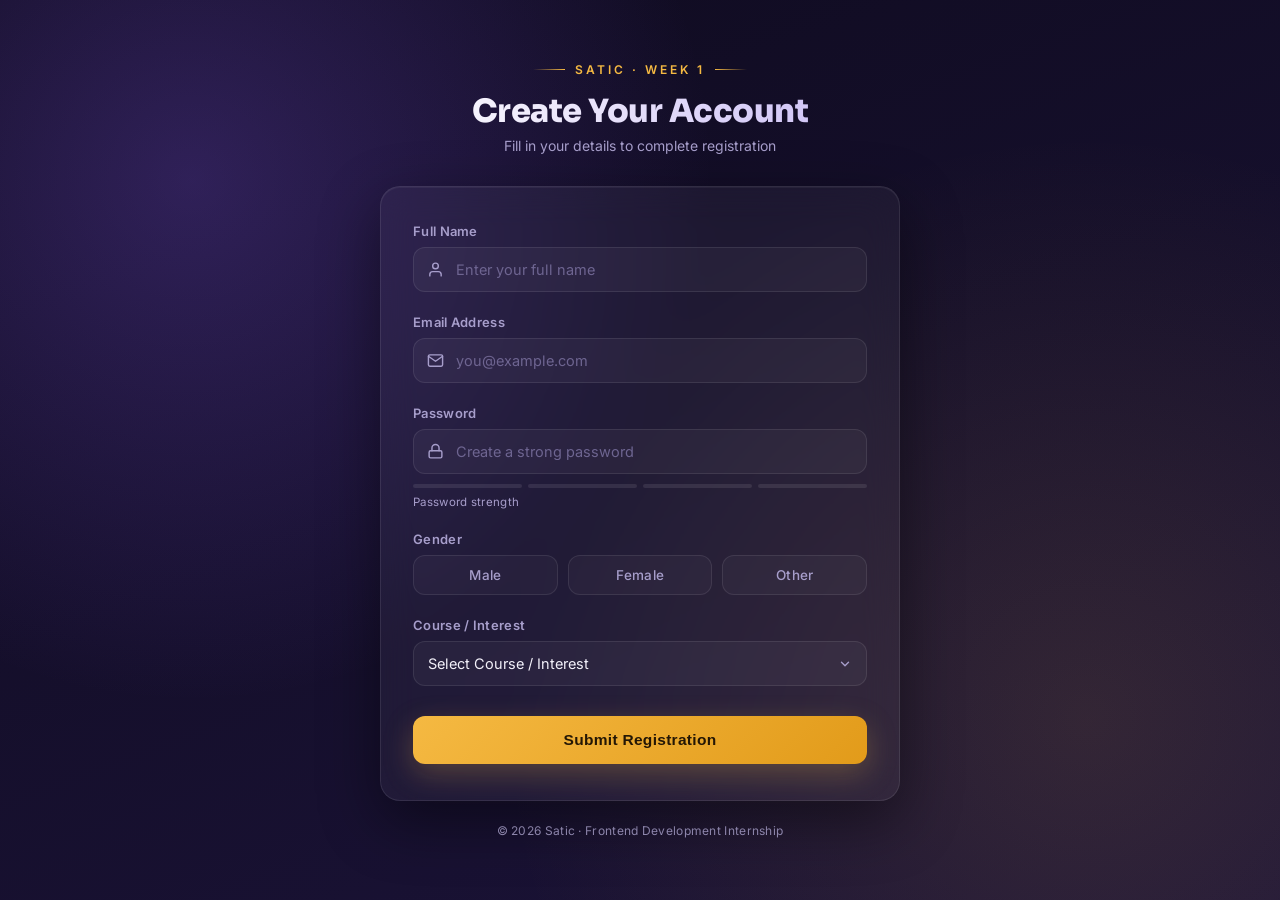
==== index.html @ 71a00b4b "Create index.html" ====
<!DOCTYPE html>
<html lang="en">
<head>
<meta charset="UTF-8">
<meta name="viewport" content="width=device-width, initial-scale=1.0">
<title>Registration Form</title>
<link rel="preconnect" href="https://fonts.googleapis.com">
<link href="https://fonts.googleapis.com/css2?family=Sora:wght@600;700;800&family=Inter:wght@400;500;600&display=swap" rel="stylesheet">
<style>
  :root{
    --bg-1:#0F0B1F;
    --bg-2:#1B1338;
    --card:rgba(255,255,255,0.045);
    --card-border:rgba(255,255,255,0.09);
    --violet:#8B5CF6;
    --violet-dark:#5B21B6;
    --gold:#F5B942;
    --text-main:#F3F1FA;
    --text-muted:#A79ECB;
    --danger:#FF6B6B;
    --success:#4ADE80;
  }

  *{box-sizing:border-box; margin:0; padding:0;}

  body{
    min-height:100vh;
    font-family:'Inter', sans-serif;
    color:var(--text-main);
    background:
      radial-gradient(circle at 15% 20%, rgba(139,92,246,0.25), transparent 40%),
      radial-gradient(circle at 85% 80%, rgba(245,185,66,0.12), transparent 45%),
      linear-gradient(160deg, var(--bg-1), var(--bg-2));
    background-attachment:fixed;
    display:flex;
    align-items:center;
    justify-content:center;
    padding:40px 16px;
  }

  .wrapper{
    width:100%;
    max-width:520px;
  }

  .eyebrow{
    display:flex;
    align-items:center;
    gap:10px;
    justify-content:center;
    margin-bottom:14px;
  }

  .eyebrow span{
    height:1px;
    width:32px;
    background:linear-gradient(90deg, transparent, var(--gold));
  }

  .eyebrow span.right{
    background:linear-gradient(90deg, var(--gold), transparent);
  }

  .eyebrow p{
    font-size:12px;
    letter-spacing:3px;
    text-transform:uppercase;
    color:var(--gold);
    font-weight:600;
  }

  h1{
    font-family:'Sora', sans-serif;
    font-size:32px;
    font-weight:800;
    text-align:center;
    letter-spacing:-0.5px;
    background:linear-gradient(90deg, #fff, #C9BBF5);
    -webkit-background-clip:text;
    background-clip:text;
    color:transparent;
  }

  .subtitle{
    text-align:center;
    color:var(--text-muted);
    font-size:14px;
    margin-top:6px;
    margin-bottom:32px;
  }

  form{
    background:var(--card);
    border:1px solid var(--card-border);
    backdrop-filter:blur(18px);
    -webkit-backdrop-filter:blur(18px);
    border-radius:20px;
    padding:36px 32px;
    box-shadow:0 20px 60px rgba(0,0,0,0.45), inset 0 1px 0 rgba(255,255,255,0.05);
  }

  .field{
    margin-bottom:22px;
    position:relative;
  }

  .field label{
    display:block;
    font-size:13px;
    font-weight:600;
    color:var(--text-muted);
    margin-bottom:8px;
    letter-spacing:0.3px;
  }

  .input-shell{
    position:relative;
    display:flex;
    align-items:center;
  }

  .input-shell svg{
    position:absolute;
    left:14px;
    width:17px;
    height:17px;
    stroke:var(--text-muted);
    pointer-events:none;
  }

  input[type="text"],
  input[type="email"],
  input[type="password"],
  select{
    width:100%;
    padding:13px 14px 13px 42px;
    background:rgba(255,255,255,0.04);
    border:1px solid rgba(255,255,255,0.09);
    border-radius:12px;
    color:var(--text-main);
    font-size:14.5px;
    font-family:'Inter', sans-serif;
    outline:none;
    transition:border-color .2s ease, box-shadow .2s ease, background .2s ease;
  }

  input::placeholder{
    color:#6E6591;
  }

  input:focus,
  select:focus{
    border-color:var(--violet);
    background:rgba(139,92,246,0.08);
    box-shadow:0 0 0 4px rgba(139,92,246,0.15);
  }

  select{
    padding-left:14px;
    appearance:none;
    -webkit-appearance:none;
    background-image:url("data:image/svg+xml;utf8,<svg xmlns='http://www.w3.org/2000/svg' width='14' height='14' viewBox='0 0 24 24' fill='none' stroke='%23A79ECB' stroke-width='2.4' stroke-linecap='round' stroke-linejoin='round'><polyline points='6 9 12 15 18 9'/></svg>");
    background-repeat:no-repeat;
    background-position:right 14px center;
    cursor:pointer;
  }

  select option{
    background:#1B1338;
    color:var(--text-main);
  }

  /* Password strength meter */
  .strength-meter{
    display:flex;
    gap:6px;
    margin-top:10px;
  }

  .strength-meter span{
    height:4px;
    flex:1;
    border-radius:3px;
    background:rgba(255,255,255,0.09);
    transition:background .25s ease;
  }

  .strength-label{
    font-size:11.5px;
    margin-top:7px;
    color:var(--text-muted);
    letter-spacing:0.3px;
  }

  /* Gender pills */
  .gender-group{
    display:flex;
    gap:10px;
    flex-wrap:wrap;
  }

  .gender-group input[type="radio"]{
    display:none;
  }

  .gender-group label{
    margin:0;
    flex:1;
    text-align:center;
    padding:11px 10px;
    border-radius:12px;
    border:1px solid rgba(255,255,255,0.09);
    background:rgba(255,255,255,0.03);
    color:var(--text-muted);
    font-size:13.5px;
    font-weight:500;
    cursor:pointer;
    transition:all .2s ease;
    min-width:90px;
  }

  .gender-group input[type="radio"]:checked + label{
    background:linear-gradient(135deg, var(--violet), var(--violet-dark));
    border-color:var(--violet);
    color:#fff;
    box-shadow:0 6px 18px rgba(139,92,246,0.35);
  }

  .gender-group label:hover{
    border-color:var(--violet);
  }

  button[type="submit"]{
    width:100%;
    margin-top:8px;
    padding:15px;
    border:none;
    border-radius:12px;
    background:linear-gradient(135deg, var(--gold), #E29B1A);
    color:#241705;
    font-size:15.5px;
    font-weight:700;
    letter-spacing:0.3px;
    cursor:pointer;
    transition:transform .18s ease, box-shadow .18s ease;
    box-shadow:0 10px 30px rgba(245,185,66,0.25);
  }

  button[type="submit"]:hover{
    transform:translateY(-2px);
    box-shadow:0 14px 36px rgba(245,185,66,0.4);
  }

  button[type="submit"]:active{
    transform:translateY(0);
  }

  button[type="submit"]:focus-visible,
  input:focus-visible,
  select:focus-visible,
  .gender-group label:focus-visible{
    outline:2px solid var(--gold);
    outline-offset:2px;
  }

  footer{
    text-align:center;
    color:var(--text-muted);
    font-size:12px;
    margin-top:22px;
    letter-spacing:0.3px;
  }

  @media (max-width:480px){
    form{ padding:28px 20px; }
    h1{ font-size:26px; }
    .gender-group{ flex-direction:column; }
  }

  @media (prefers-reduced-motion: reduce){
    *{ transition:none !important; }
  }
</style>
</head>
<body>

  <div class="wrapper">

    <div class="eyebrow">
      <span></span>
      <p>Satic &middot; Week 1</p>
      <span class="right"></span>
    </div>

    <h1>Create Your Account</h1>
    <p class="subtitle">Fill in your details to complete registration</p>

    <form action="#" method="post" novalidate>

      <!-- Full Name -->
      <div class="field">
        <label for="fullname">Full Name</label>
        <div class="input-shell">
          <svg viewBox="0 0 24 24" fill="none" stroke-width="2" stroke-linecap="round" stroke-linejoin="round"><path d="M20 21v-2a4 4 0 0 0-4-4H8a4 4 0 0 0-4 4v2"/><circle cx="12" cy="7" r="4"/></svg>
          <input type="text" id="fullname" name="fullname" placeholder="Enter your full name" required>
        </div>
      </div>

      <!-- Email -->
      <div class="field">
        <label for="email">Email Address</label>
        <div class="input-shell">
          <svg viewBox="0 0 24 24" fill="none" stroke-width="2" stroke-linecap="round" stroke-linejoin="round"><rect x="2" y="4" width="20" height="16" rx="2"/><path d="m22 6-10 7L2 6"/></svg>
          <input type="email" id="email" name="email" placeholder="you@example.com" required>
        </div>
      </div>

      <!-- Password -->
      <div class="field">
        <label for="password">Password</label>
        <div class="input-shell">
          <svg viewBox="0 0 24 24" fill="none" stroke-width="2" stroke-linecap="round" stroke-linejoin="round"><rect x="3" y="11" width="18" height="10" rx="2"/><path d="M7 11V7a5 5 0 0 1 10 0v4"/></svg>
          <input type="password" id="password" name="password" placeholder="Create a strong password" required oninput="updateStrength(this.value)">
        </div>
        <div class="strength-meter">
          <span id="bar1"></span>
          <span id="bar2"></span>
          <span id="bar3"></span>
          <span id="bar4"></span>
        </div>
        <p class="strength-label" id="strengthLabel">Password strength</p>
      </div>

      <!-- Gender -->
      <div class="field">
        <label>Gender</label>
        <div class="gender-group">
          <input type="radio" id="male" name="gender" value="male">
          <label for="male">Male</label>

          <input type="radio" id="female" name="gender" value="female">
          <label for="female">Female</label>

          <input type="radio" id="other" name="gender" value="other">
          <label for="other">Other</label>
        </div>
      </div>

      <!-- Course / Interest -->
      <div class="field">
        <label for="course">Course / Interest</label>
        <select id="course" name="course">
          <option value="">Select Course / Interest</option>
          <option value="frontend">Frontend Development</option>
          <option value="backend">Backend Development</option>
          <option value="fullstack">Full Stack Development</option>
          <option value="datascience">Data Science</option>
          <option value="uiux">UI/UX Design</option>
        </select>
      </div>

      <!-- Submit -->
      <button type="submit">Submit Registration</button>

    </form>

    <footer>&copy; 2026 Satic &middot; Frontend Development Internship</footer>

  </div>

<script>
  function updateStrength(value){
    const bars = [document.getElementById('bar1'), document.getElementById('bar2'), document.getElementById('bar3'), document.getElementById('bar4')];
    const label = document.getElementById('strengthLabel');
    let score = 0;

    if(value.length >= 6) score++;
    if(value.length >= 10) score++;
    if(/[A-Z]/.test(value) && /[0-9]/.test(value)) score++;
    if(/[^A-Za-z0-9]/.test(value)) score++;

    const colors = ['#FF6B6B', '#FF6B6B', '#F5B942', '#4ADE80'];
    const labels = ['Weak', 'Weak', 'Fair', 'Good', 'Strong'];

    bars.forEach((bar, i) => {
      bar.style.background = i < score ? colors[Math.min(score-1,3)] : 'rgba(255,255,255,0.09)';
    });

    label.textContent = value.length === 0 ? 'Password strength' : labels[score];
    label.style.color = value.length === 0 ? 'var(--text-muted)' : colors[Math.min(score-1,3)] || 'var(--text-muted)';
  }
</script>

</body>
</html>
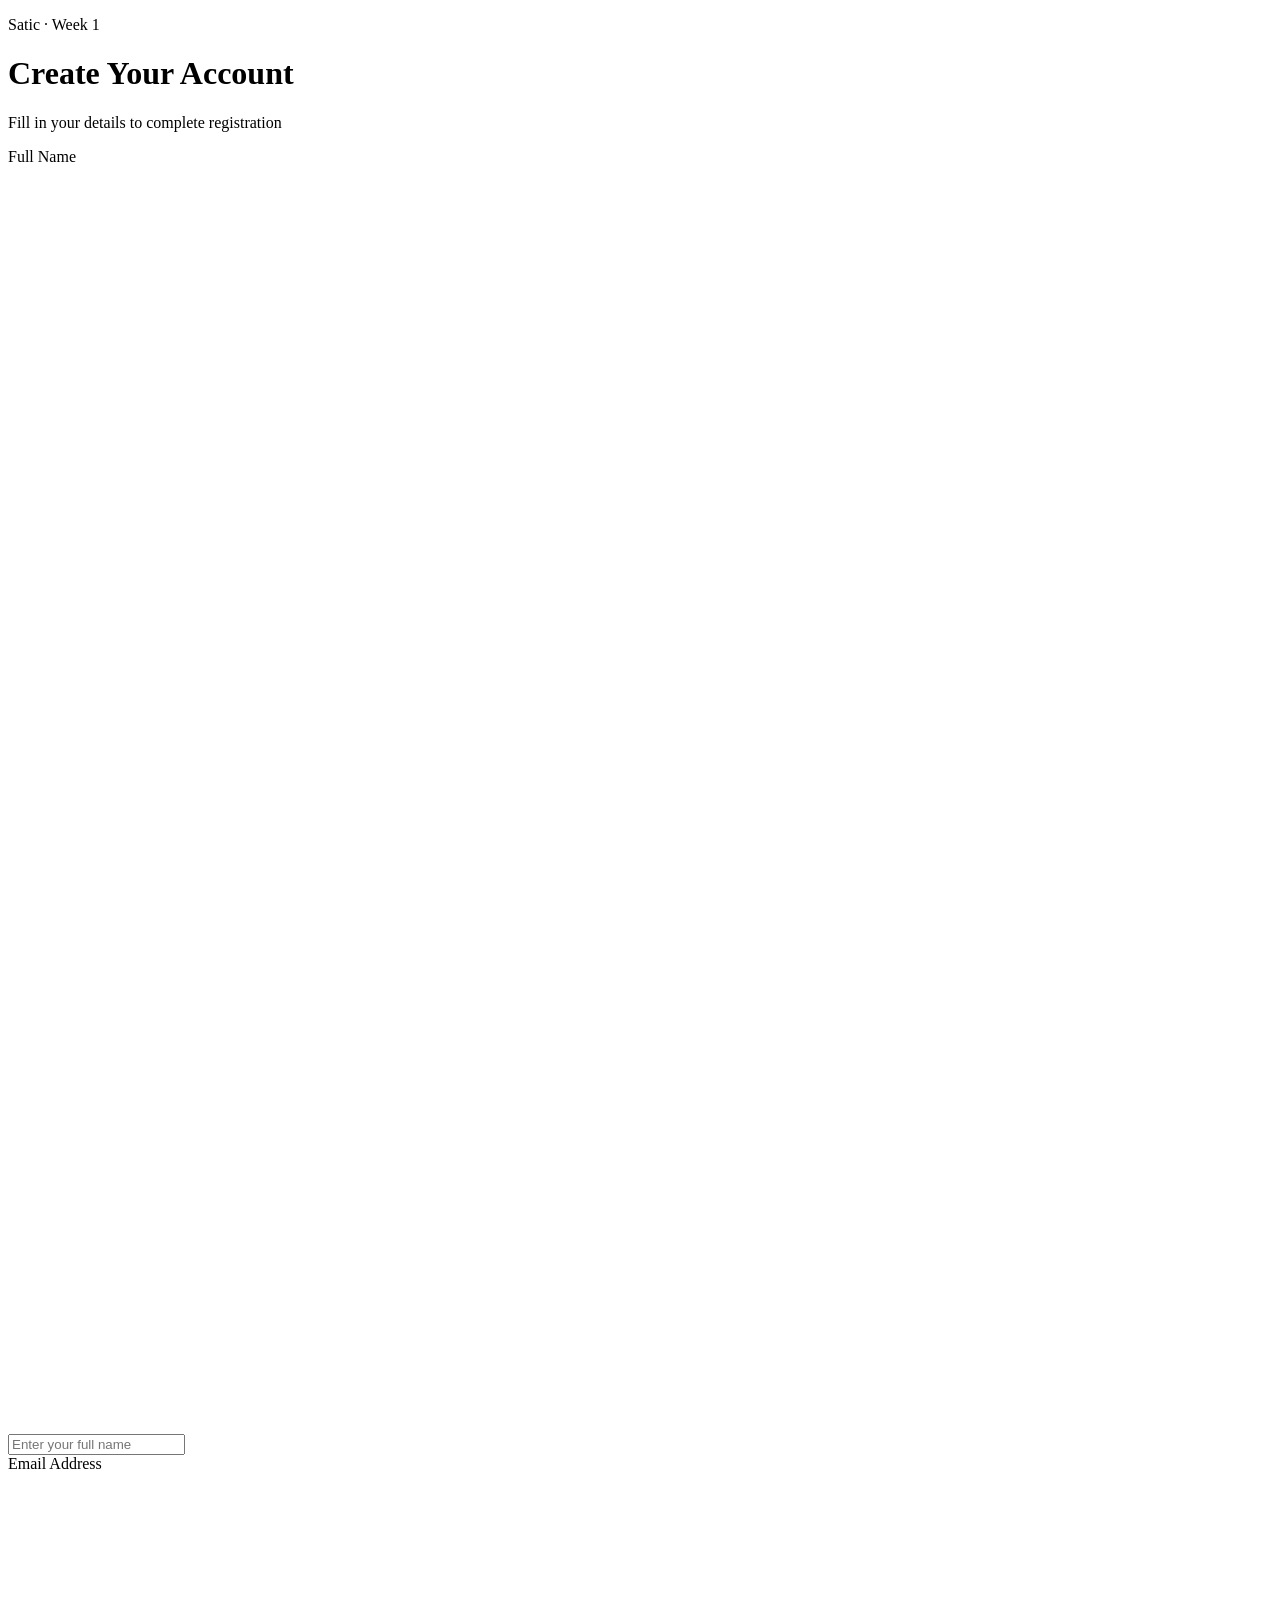
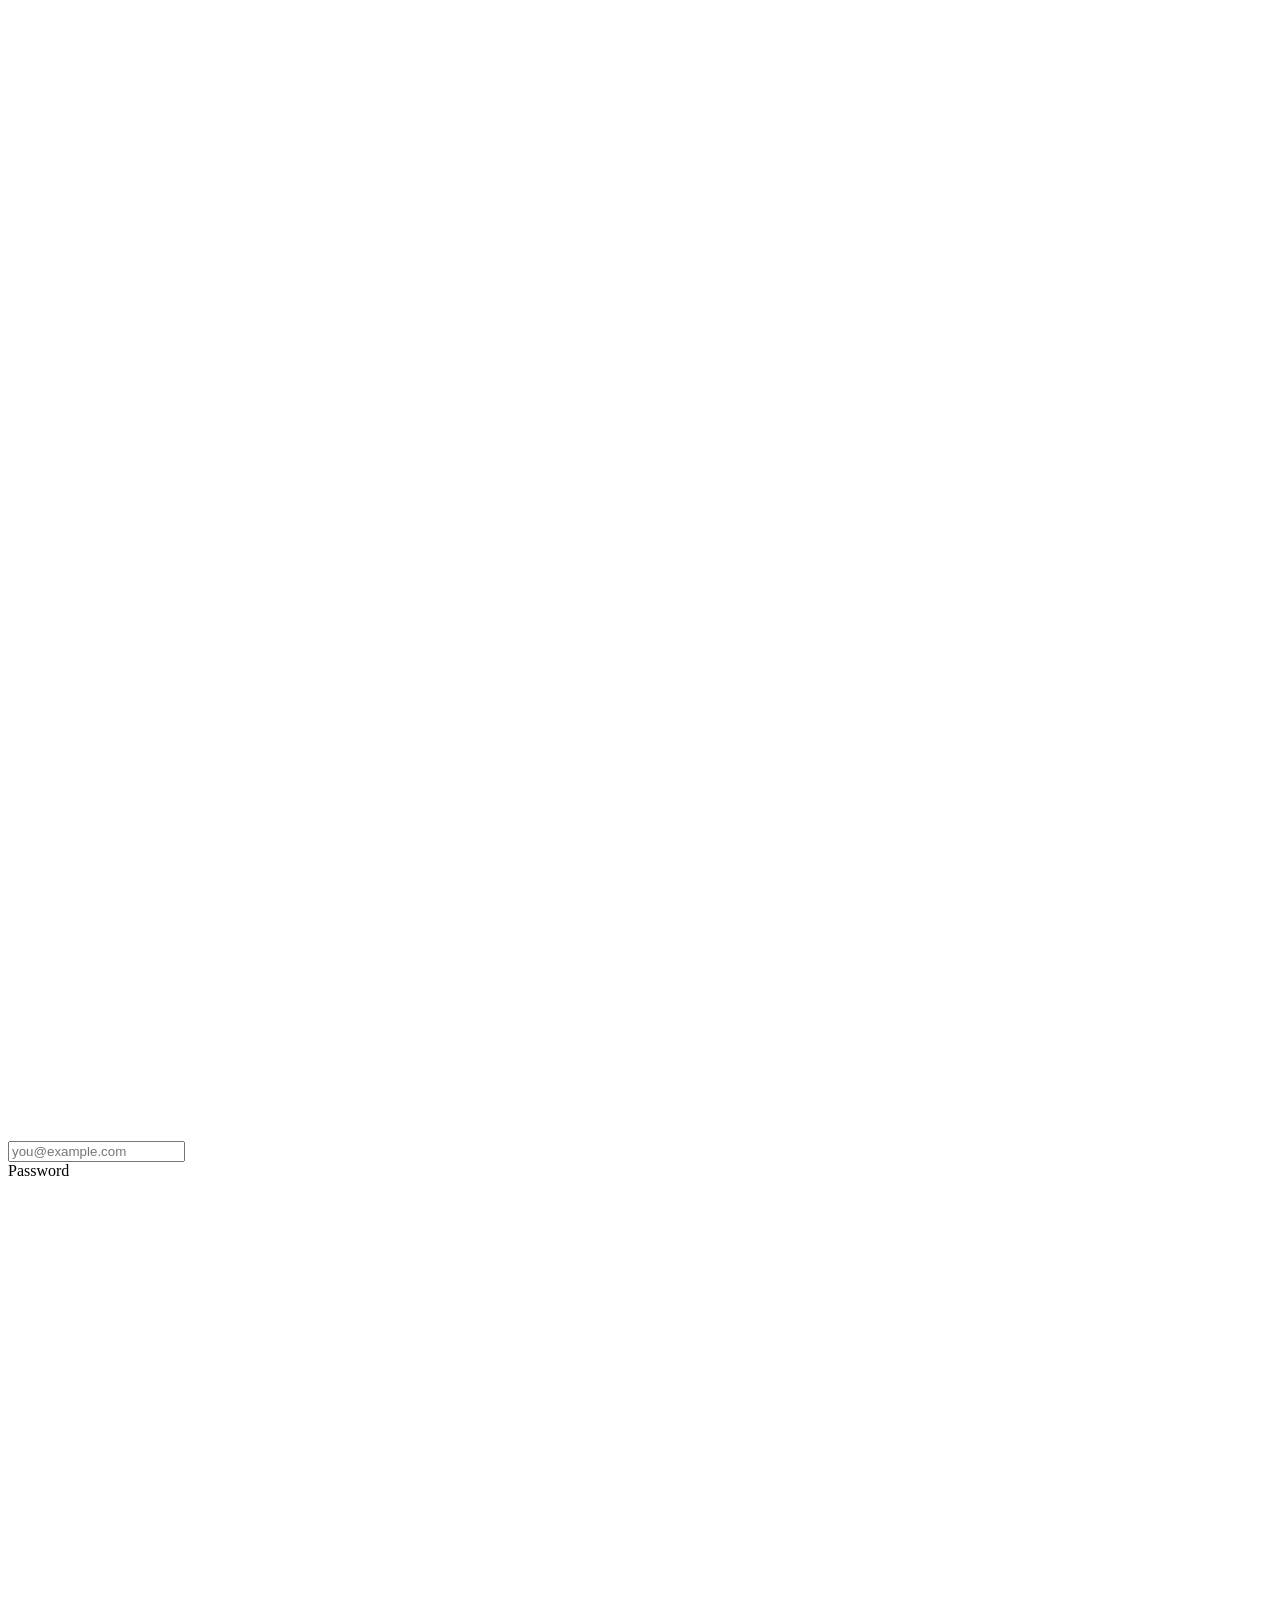
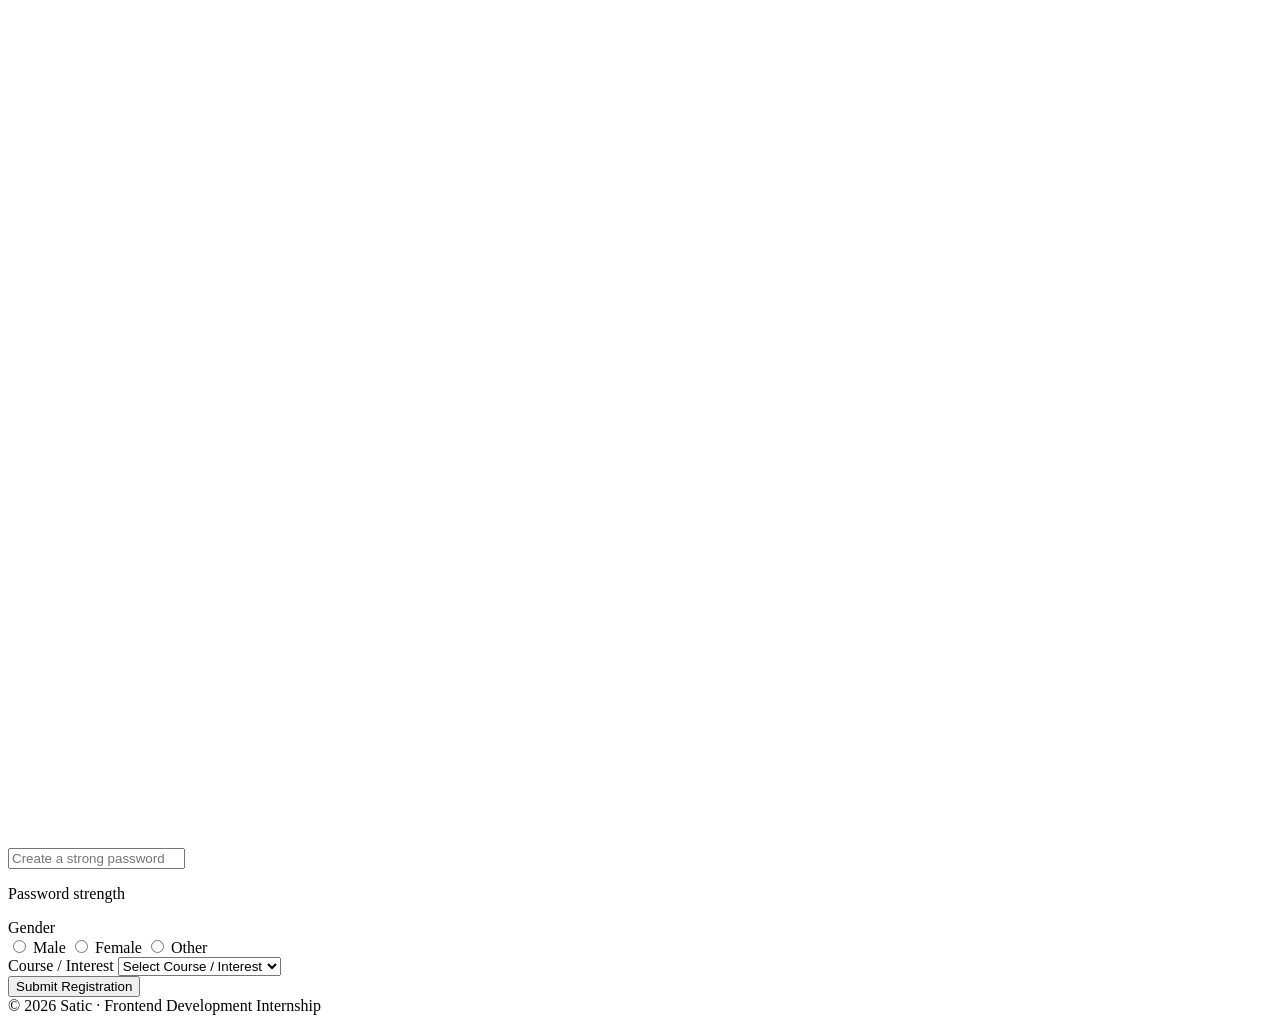
==== commit a3e87995: "Update index.html" ====
--- a/index.html
+++ b/index.html
@@ -6,281 +6,7 @@
 <title>Registration Form</title>
 <link rel="preconnect" href="https://fonts.googleapis.com">
 <link href="https://fonts.googleapis.com/css2?family=Sora:wght@600;700;800&family=Inter:wght@400;500;600&display=swap" rel="stylesheet">
-<style>
-  :root{
-    --bg-1:#0F0B1F;
-    --bg-2:#1B1338;
-    --card:rgba(255,255,255,0.045);
-    --card-border:rgba(255,255,255,0.09);
-    --violet:#8B5CF6;
-    --violet-dark:#5B21B6;
-    --gold:#F5B942;
-    --text-main:#F3F1FA;
-    --text-muted:#A79ECB;
-    --danger:#FF6B6B;
-    --success:#4ADE80;
-  }
-
-  *{box-sizing:border-box; margin:0; padding:0;}
-
-  body{
-    min-height:100vh;
-    font-family:'Inter', sans-serif;
-    color:var(--text-main);
-    background:
-      radial-gradient(circle at 15% 20%, rgba(139,92,246,0.25), transparent 40%),
-      radial-gradient(circle at 85% 80%, rgba(245,185,66,0.12), transparent 45%),
-      linear-gradient(160deg, var(--bg-1), var(--bg-2));
-    background-attachment:fixed;
-    display:flex;
-    align-items:center;
-    justify-content:center;
-    padding:40px 16px;
-  }
-
-  .wrapper{
-    width:100%;
-    max-width:520px;
-  }
-
-  .eyebrow{
-    display:flex;
-    align-items:center;
-    gap:10px;
-    justify-content:center;
-    margin-bottom:14px;
-  }
-
-  .eyebrow span{
-    height:1px;
-    width:32px;
-    background:linear-gradient(90deg, transparent, var(--gold));
-  }
-
-  .eyebrow span.right{
-    background:linear-gradient(90deg, var(--gold), transparent);
-  }
-
-  .eyebrow p{
-    font-size:12px;
-    letter-spacing:3px;
-    text-transform:uppercase;
-    color:var(--gold);
-    font-weight:600;
-  }
-
-  h1{
-    font-family:'Sora', sans-serif;
-    font-size:32px;
-    font-weight:800;
-    text-align:center;
-    letter-spacing:-0.5px;
-    background:linear-gradient(90deg, #fff, #C9BBF5);
-    -webkit-background-clip:text;
-    background-clip:text;
-    color:transparent;
-  }
-
-  .subtitle{
-    text-align:center;
-    color:var(--text-muted);
-    font-size:14px;
-    margin-top:6px;
-    margin-bottom:32px;
-  }
-
-  form{
-    background:var(--card);
-    border:1px solid var(--card-border);
-    backdrop-filter:blur(18px);
-    -webkit-backdrop-filter:blur(18px);
-    border-radius:20px;
-    padding:36px 32px;
-    box-shadow:0 20px 60px rgba(0,0,0,0.45), inset 0 1px 0 rgba(255,255,255,0.05);
-  }
-
-  .field{
-    margin-bottom:22px;
-    position:relative;
-  }
-
-  .field label{
-    display:block;
-    font-size:13px;
-    font-weight:600;
-    color:var(--text-muted);
-    margin-bottom:8px;
-    letter-spacing:0.3px;
-  }
-
-  .input-shell{
-    position:relative;
-    display:flex;
-    align-items:center;
-  }
-
-  .input-shell svg{
-    position:absolute;
-    left:14px;
-    width:17px;
-    height:17px;
-    stroke:var(--text-muted);
-    pointer-events:none;
-  }
-
-  input[type="text"],
-  input[type="email"],
-  input[type="password"],
-  select{
-    width:100%;
-    padding:13px 14px 13px 42px;
-    background:rgba(255,255,255,0.04);
-    border:1px solid rgba(255,255,255,0.09);
-    border-radius:12px;
-    color:var(--text-main);
-    font-size:14.5px;
-    font-family:'Inter', sans-serif;
-    outline:none;
-    transition:border-color .2s ease, box-shadow .2s ease, background .2s ease;
-  }
-
-  input::placeholder{
-    color:#6E6591;
-  }
-
-  input:focus,
-  select:focus{
-    border-color:var(--violet);
-    background:rgba(139,92,246,0.08);
-    box-shadow:0 0 0 4px rgba(139,92,246,0.15);
-  }
-
-  select{
-    padding-left:14px;
-    appearance:none;
-    -webkit-appearance:none;
-    background-image:url("data:image/svg+xml;utf8,<svg xmlns='http://www.w3.org/2000/svg' width='14' height='14' viewBox='0 0 24 24' fill='none' stroke='%23A79ECB' stroke-width='2.4' stroke-linecap='round' stroke-linejoin='round'><polyline points='6 9 12 15 18 9'/></svg>");
-    background-repeat:no-repeat;
-    background-position:right 14px center;
-    cursor:pointer;
-  }
-
-  select option{
-    background:#1B1338;
-    color:var(--text-main);
-  }
-
-  /* Password strength meter */
-  .strength-meter{
-    display:flex;
-    gap:6px;
-    margin-top:10px;
-  }
-
-  .strength-meter span{
-    height:4px;
-    flex:1;
-    border-radius:3px;
-    background:rgba(255,255,255,0.09);
-    transition:background .25s ease;
-  }
-
-  .strength-label{
-    font-size:11.5px;
-    margin-top:7px;
-    color:var(--text-muted);
-    letter-spacing:0.3px;
-  }
-
-  /* Gender pills */
-  .gender-group{
-    display:flex;
-    gap:10px;
-    flex-wrap:wrap;
-  }
-
-  .gender-group input[type="radio"]{
-    display:none;
-  }
-
-  .gender-group label{
-    margin:0;
-    flex:1;
-    text-align:center;
-    padding:11px 10px;
-    border-radius:12px;
-    border:1px solid rgba(255,255,255,0.09);
-    background:rgba(255,255,255,0.03);
-    color:var(--text-muted);
-    font-size:13.5px;
-    font-weight:500;
-    cursor:pointer;
-    transition:all .2s ease;
-    min-width:90px;
-  }
-
-  .gender-group input[type="radio"]:checked + label{
-    background:linear-gradient(135deg, var(--violet), var(--violet-dark));
-    border-color:var(--violet);
-    color:#fff;
-    box-shadow:0 6px 18px rgba(139,92,246,0.35);
-  }
-
-  .gender-group label:hover{
-    border-color:var(--violet);
-  }
-
-  button[type="submit"]{
-    width:100%;
-    margin-top:8px;
-    padding:15px;
-    border:none;
-    border-radius:12px;
-    background:linear-gradient(135deg, var(--gold), #E29B1A);
-    color:#241705;
-    font-size:15.5px;
-    font-weight:700;
-    letter-spacing:0.3px;
-    cursor:pointer;
-    transition:transform .18s ease, box-shadow .18s ease;
-    box-shadow:0 10px 30px rgba(245,185,66,0.25);
-  }
-
-  button[type="submit"]:hover{
-    transform:translateY(-2px);
-    box-shadow:0 14px 36px rgba(245,185,66,0.4);
-  }
-
-  button[type="submit"]:active{
-    transform:translateY(0);
-  }
-
-  button[type="submit"]:focus-visible,
-  input:focus-visible,
-  select:focus-visible,
-  .gender-group label:focus-visible{
-    outline:2px solid var(--gold);
-    outline-offset:2px;
-  }
-
-  footer{
-    text-align:center;
-    color:var(--text-muted);
-    font-size:12px;
-    margin-top:22px;
-    letter-spacing:0.3px;
-  }
-
-  @media (max-width:480px){
-    form{ padding:28px 20px; }
-    h1{ font-size:26px; }
-    .gender-group{ flex-direction:column; }
-  }
-
-  @media (prefers-reduced-motion: reduce){
-    *{ transition:none !important; }
-  }
-</style>
+<link rel="stylesheet" href="style.css">
 </head>
 <body>
 
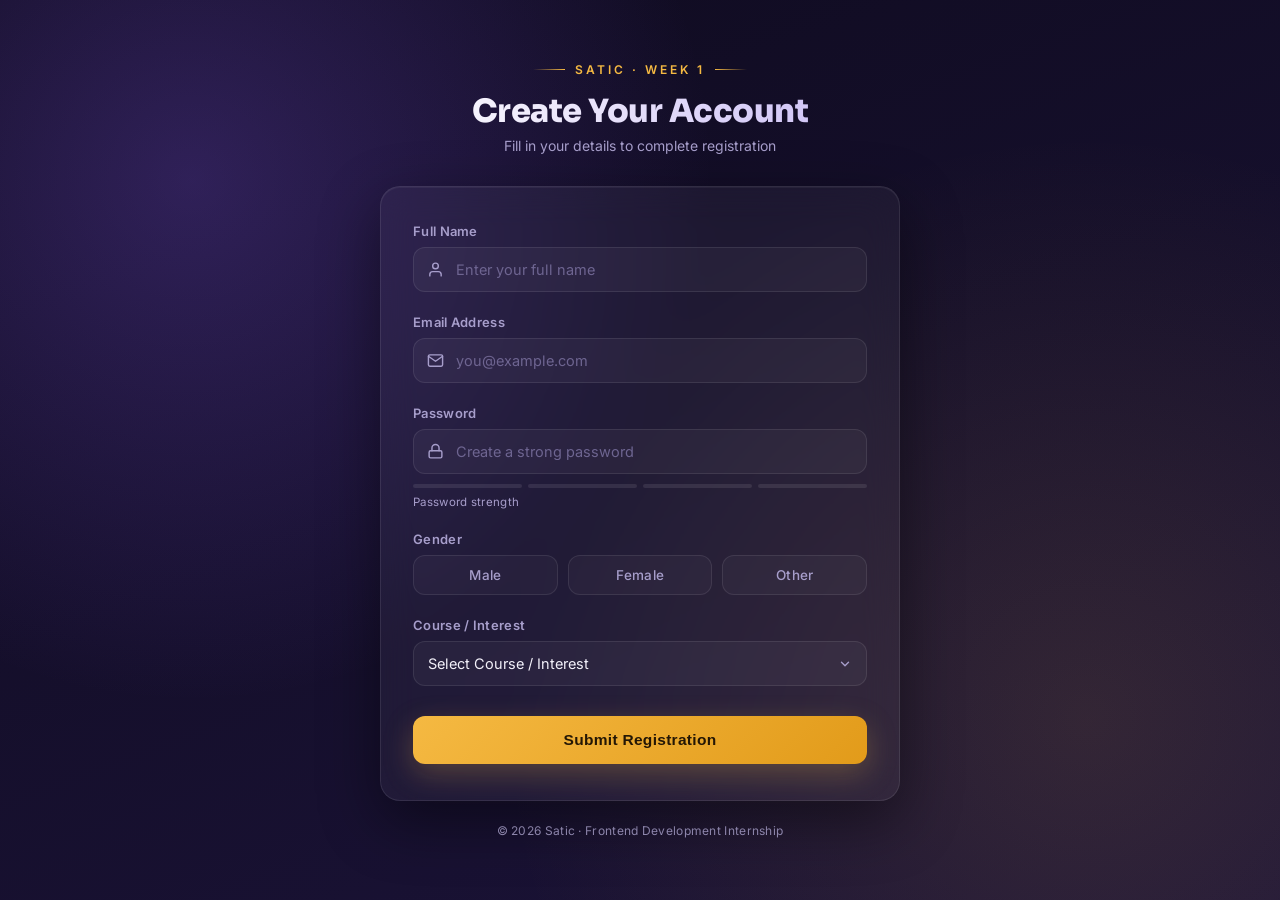
==== commit 32f9acfe: "Update index.html" ====
--- a/index.html
+++ b/index.html
@@ -21,7 +21,7 @@
     <h1>Create Your Account</h1>
     <p class="subtitle">Fill in your details to complete registration</p>
 
-    <form action="#" method="post" novalidate>
+    <form id="registrationForm" novalidate>
 
       <!-- Full Name -->
       <div class="field">
--- a/style.css
+++ b/style.css
@@ -0,0 +1,273 @@
+:root{
+  --bg-1:#0F0B1F;
+  --bg-2:#1B1338;
+  --card:rgba(255,255,255,0.045);
+  --card-border:rgba(255,255,255,0.09);
+  --violet:#8B5CF6;
+  --violet-dark:#5B21B6;
+  --gold:#F5B942;
+  --text-main:#F3F1FA;
+  --text-muted:#A79ECB;
+  --danger:#FF6B6B;
+  --success:#4ADE80;
+}
+
+*{box-sizing:border-box; margin:0; padding:0;}
+
+body{
+  min-height:100vh;
+  font-family:'Inter', sans-serif;
+  color:var(--text-main);
+  background:
+    radial-gradient(circle at 15% 20%, rgba(139,92,246,0.25), transparent 40%),
+    radial-gradient(circle at 85% 80%, rgba(245,185,66,0.12), transparent 45%),
+    linear-gradient(160deg, var(--bg-1), var(--bg-2));
+  background-attachment:fixed;
+  display:flex;
+  align-items:center;
+  justify-content:center;
+  padding:40px 16px;
+}
+
+.wrapper{
+  width:100%;
+  max-width:520px;
+}
+
+.eyebrow{
+  display:flex;
+  align-items:center;
+  gap:10px;
+  justify-content:center;
+  margin-bottom:14px;
+}
+
+.eyebrow span{
+  height:1px;
+  width:32px;
+  background:linear-gradient(90deg, transparent, var(--gold));
+}
+
+.eyebrow span.right{
+  background:linear-gradient(90deg, var(--gold), transparent);
+}
+
+.eyebrow p{
+  font-size:12px;
+  letter-spacing:3px;
+  text-transform:uppercase;
+  color:var(--gold);
+  font-weight:600;
+}
+
+h1{
+  font-family:'Sora', sans-serif;
+  font-size:32px;
+  font-weight:800;
+  text-align:center;
+  letter-spacing:-0.5px;
+  background:linear-gradient(90deg, #fff, #C9BBF5);
+  -webkit-background-clip:text;
+  background-clip:text;
+  color:transparent;
+}
+
+.subtitle{
+  text-align:center;
+  color:var(--text-muted);
+  font-size:14px;
+  margin-top:6px;
+  margin-bottom:32px;
+}
+
+form{
+  background:var(--card);
+  border:1px solid var(--card-border);
+  backdrop-filter:blur(18px);
+  -webkit-backdrop-filter:blur(18px);
+  border-radius:20px;
+  padding:36px 32px;
+  box-shadow:0 20px 60px rgba(0,0,0,0.45), inset 0 1px 0 rgba(255,255,255,0.05);
+}
+
+.field{
+  margin-bottom:22px;
+  position:relative;
+}
+
+.field label{
+  display:block;
+  font-size:13px;
+  font-weight:600;
+  color:var(--text-muted);
+  margin-bottom:8px;
+  letter-spacing:0.3px;
+}
+
+.input-shell{
+  position:relative;
+  display:flex;
+  align-items:center;
+}
+
+.input-shell svg{
+  position:absolute;
+  left:14px;
+  width:17px;
+  height:17px;
+  stroke:var(--text-muted);
+  pointer-events:none;
+}
+
+input[type="text"],
+input[type="email"],
+input[type="password"],
+select{
+  width:100%;
+  padding:13px 14px 13px 42px;
+  background:rgba(255,255,255,0.04);
+  border:1px solid rgba(255,255,255,0.09);
+  border-radius:12px;
+  color:var(--text-main);
+  font-size:14.5px;
+  font-family:'Inter', sans-serif;
+  outline:none;
+  transition:border-color .2s ease, box-shadow .2s ease, background .2s ease;
+}
+
+input::placeholder{
+  color:#6E6591;
+}
+
+input:focus,
+select:focus{
+  border-color:var(--violet);
+  background:rgba(139,92,246,0.08);
+  box-shadow:0 0 0 4px rgba(139,92,246,0.15);
+}
+
+select{
+  padding-left:14px;
+  appearance:none;
+  -webkit-appearance:none;
+  background-image:url("data:image/svg+xml;utf8,<svg xmlns='http://www.w3.org/2000/svg' width='14' height='14' viewBox='0 0 24 24' fill='none' stroke='%23A79ECB' stroke-width='2.4' stroke-linecap='round' stroke-linejoin='round'><polyline points='6 9 12 15 18 9'/></svg>");
+  background-repeat:no-repeat;
+  background-position:right 14px center;
+  cursor:pointer;
+}
+
+select option{
+  background:#1B1338;
+  color:var(--text-main);
+}
+
+/* Password strength meter */
+.strength-meter{
+  display:flex;
+  gap:6px;
+  margin-top:10px;
+}
+
+.strength-meter span{
+  height:4px;
+  flex:1;
+  border-radius:3px;
+  background:rgba(255,255,255,0.09);
+  transition:background .25s ease;
+}
+
+.strength-label{
+  font-size:11.5px;
+  margin-top:7px;
+  color:var(--text-muted);
+  letter-spacing:0.3px;
+}
+
+/* Gender pills */
+.gender-group{
+  display:flex;
+  gap:10px;
+  flex-wrap:wrap;
+}
+
+.gender-group input[type="radio"]{
+  display:none;
+}
+
+.gender-group label{
+  margin:0;
+  flex:1;
+  text-align:center;
+  padding:11px 10px;
+  border-radius:12px;
+  border:1px solid rgba(255,255,255,0.09);
+  background:rgba(255,255,255,0.03);
+  color:var(--text-muted);
+  font-size:13.5px;
+  font-weight:500;
+  cursor:pointer;
+  transition:all .2s ease;
+  min-width:90px;
+}
+
+.gender-group input[type="radio"]:checked + label{
+  background:linear-gradient(135deg, var(--violet), var(--violet-dark));
+  border-color:var(--violet);
+  color:#fff;
+  box-shadow:0 6px 18px rgba(139,92,246,0.35);
+}
+
+.gender-group label:hover{
+  border-color:var(--violet);
+}
+
+button[type="submit"]{
+  width:100%;
+  margin-top:8px;
+  padding:15px;
+  border:none;
+  border-radius:12px;
+  background:linear-gradient(135deg, var(--gold), #E29B1A);
+  color:#241705;
+  font-size:15.5px;
+  font-weight:700;
+  letter-spacing:0.3px;
+  cursor:pointer;
+  transition:transform .18s ease, box-shadow .18s ease;
+  box-shadow:0 10px 30px rgba(245,185,66,0.25);
+}
+
+button[type="submit"]:hover{
+  transform:translateY(-2px);
+  box-shadow:0 14px 36px rgba(245,185,66,0.4);
+}
+
+button[type="submit"]:active{
+  transform:translateY(0);
+}
+
+button[type="submit"]:focus-visible,
+input:focus-visible,
+select:focus-visible,
+.gender-group label:focus-visible{
+  outline:2px solid var(--gold);
+  outline-offset:2px;
+}
+
+footer{
+  text-align:center;
+  color:var(--text-muted);
+  font-size:12px;
+  margin-top:22px;
+  letter-spacing:0.3px;
+}
+
+@media (max-width:480px){
+  form{ padding:28px 20px; }
+  h1{ font-size:26px; }
+  .gender-group{ flex-direction:column; }
+}
+
+@media (prefers-reduced-motion: reduce){
+  *{ transition:none !important; }
+}
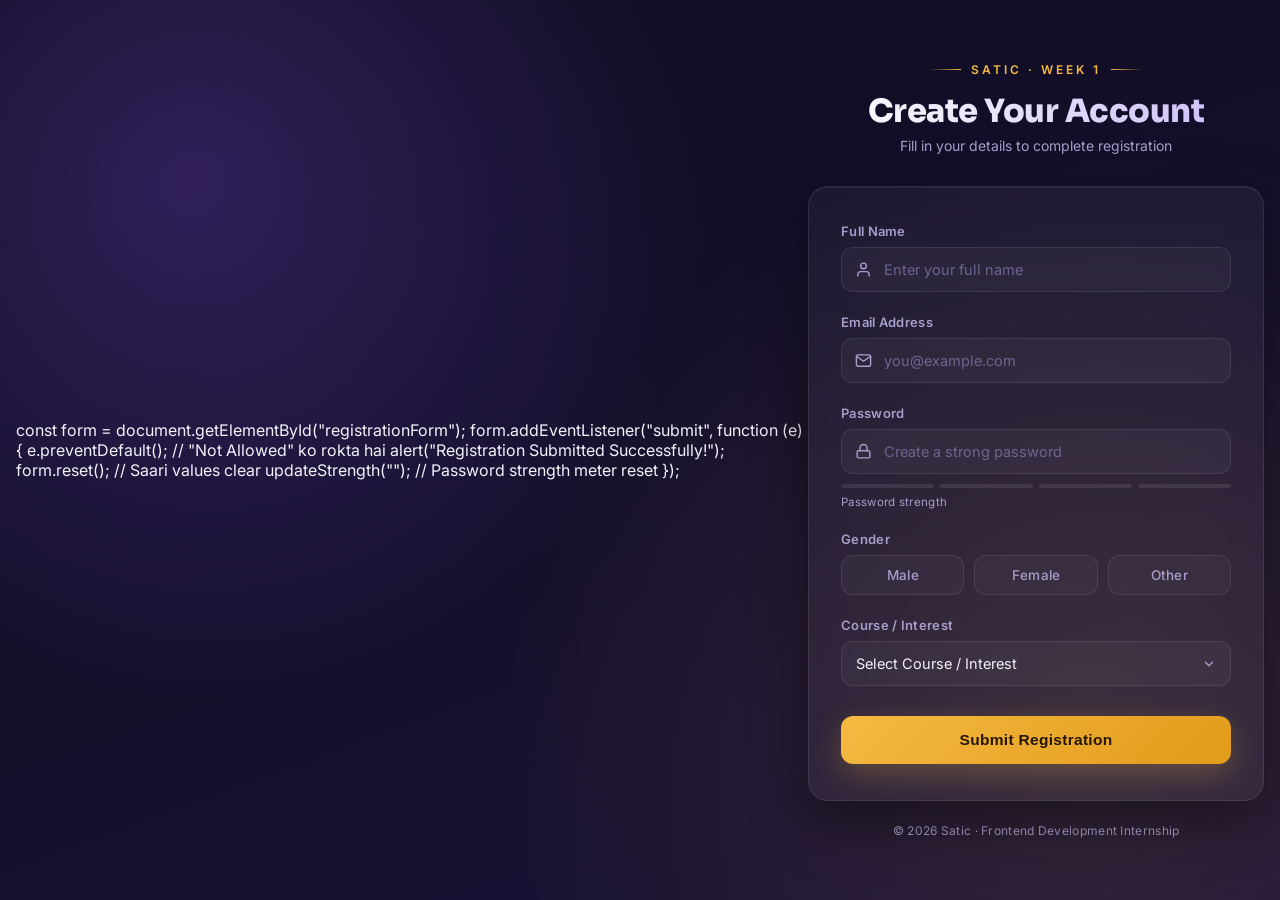
==== commit fa27968a: "Update index.html" ====
--- a/index.html
+++ b/index.html
@@ -7,6 +7,17 @@
 <link rel="preconnect" href="https://fonts.googleapis.com">
 <link href="https://fonts.googleapis.com/css2?family=Sora:wght@600;700;800&family=Inter:wght@400;500;600&display=swap" rel="stylesheet">
 <link rel="stylesheet" href="style.css">
+  const form = document.getElementById("registrationForm");
+
+form.addEventListener("submit", function (e) {
+    e.preventDefault();      // "Not Allowed" ko rokta hai
+
+    alert("Registration Submitted Successfully!");
+
+    form.reset();            // Saari values clear
+
+    updateStrength("");      // Password strength meter reset
+});
 </head>
 <body>
 
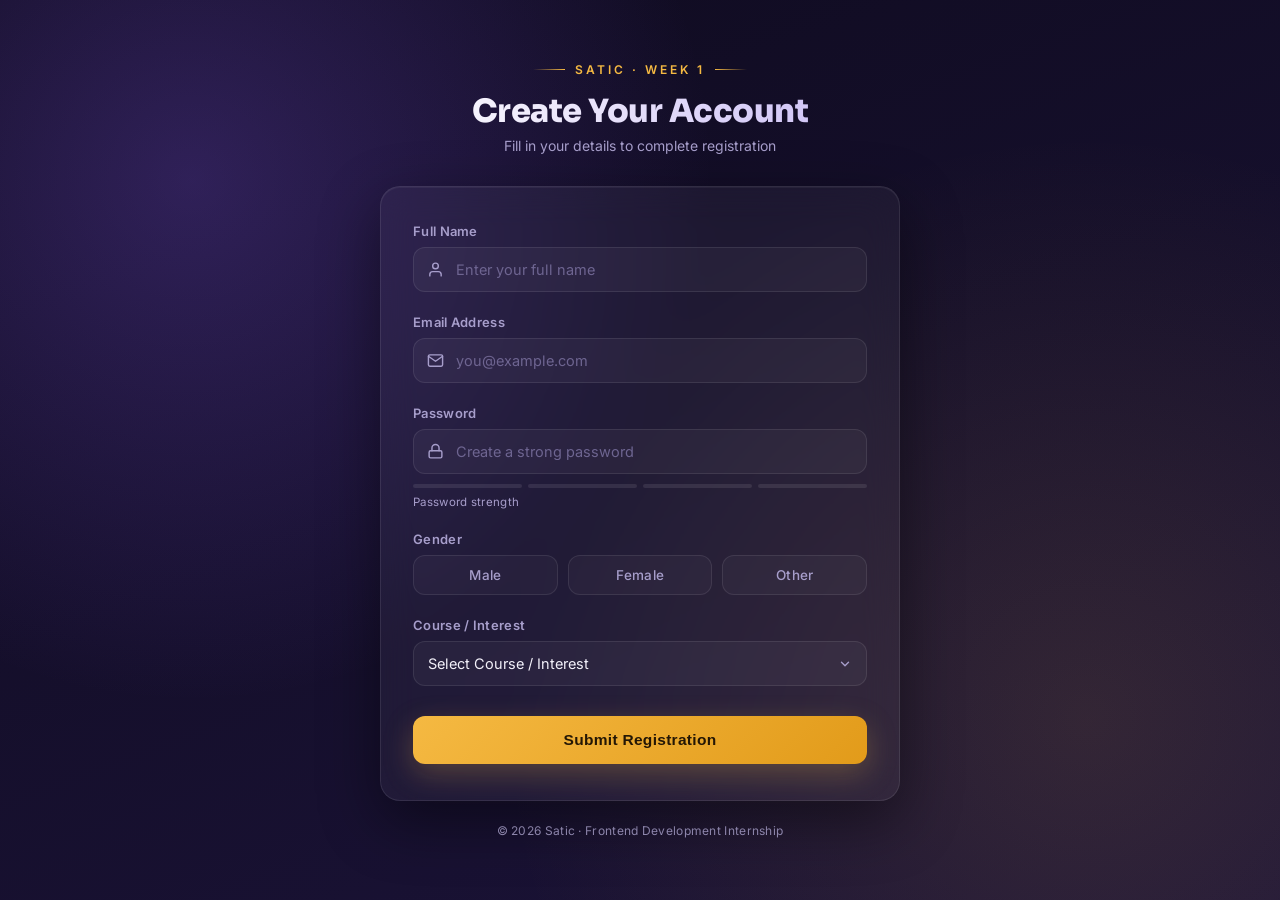
==== commit e312ac3f: "Update index.html" ====
--- a/index.html
+++ b/index.html
@@ -7,17 +7,7 @@
 <link rel="preconnect" href="https://fonts.googleapis.com">
 <link href="https://fonts.googleapis.com/css2?family=Sora:wght@600;700;800&family=Inter:wght@400;500;600&display=swap" rel="stylesheet">
 <link rel="stylesheet" href="style.css">
-  const form = document.getElementById("registrationForm");
 
-form.addEventListener("submit", function (e) {
-    e.preventDefault();      // "Not Allowed" ko rokta hai
-
-    alert("Registration Submitted Successfully!");
-
-    form.reset();            // Saari values clear
-
-    updateStrength("");      // Password strength meter reset
-});
 </head>
 <body>
 
@@ -121,6 +111,17 @@
 
     bars.forEach((bar, i) => {
       bar.style.background = i < score ? colors[Math.min(score-1,3)] : 'rgba(255,255,255,0.09)';
+        const form = document.getElementById("registrationForm");
+
+form.addEventListener("submit", function (e) {
+    e.preventDefault();      // "Not Allowed" ko rokta hai
+
+    alert("Registration Submitted Successfully!");
+
+    form.reset();            // Saari values clear
+
+    updateStrength("");      // Password strength meter reset
+});
     });
 
     label.textContent = value.length === 0 ? 'Password strength' : labels[score];
